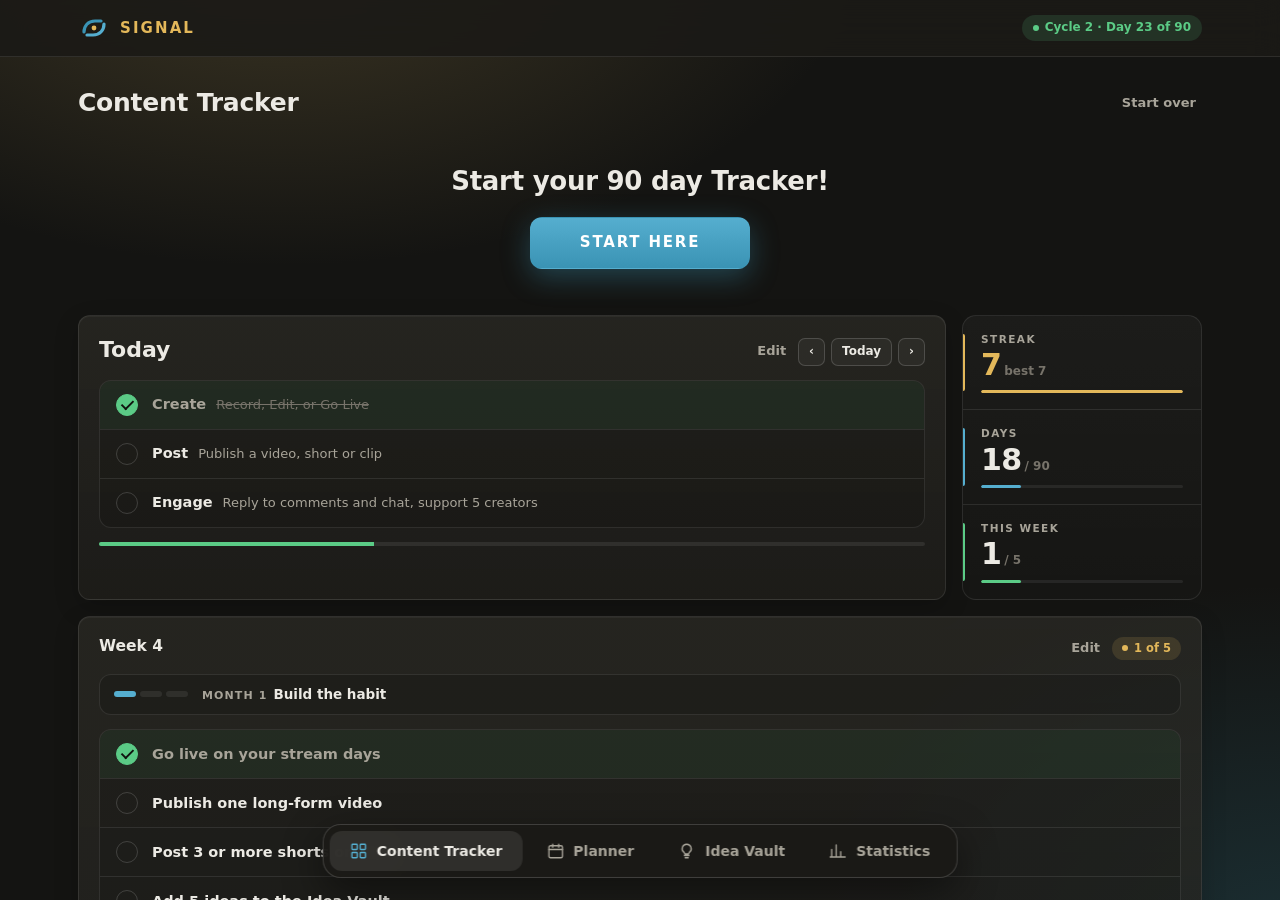
==== html/index.html @ 57472ef4 "SIGNAL Retronix 90d Content Tracker" ====
<!doctype html>
<!-- Signal — Copyright (C) 2026 Retronix. SPDX-License-Identifier: GPL-3.0-only. See LICENSE. -->
<html lang="en">
<head>
<meta charset="utf-8">
<meta name="viewport" content="width=device-width, initial-scale=1, viewport-fit=cover">
<title>Signal Tracker</title>
<meta name="theme-color" content="#1b1a17">
<meta name="mobile-web-app-capable" content="yes">
<meta name="apple-mobile-web-app-capable" content="yes">
<meta name="apple-mobile-web-app-status-bar-style" content="black-translucent">
<meta name="apple-mobile-web-app-title" content="Signal">
<meta name="format-detection" content="telephone=no">
<link rel="icon" type="image/svg+xml" href="../assets/logos/signal-mark.svg">
<link rel="icon" type="image/png" sizes="32x32" href="../assets/icons/icon-32.png">
<link rel="apple-touch-icon" href="../assets/icons/icon-180.png">
<link rel="stylesheet" href="../CSS/base.css">
<link rel="stylesheet" href="../CSS/mobile.css">
<link rel="stylesheet" href="../CSS/desktop.css" media="(min-width: 761px)">
</head>
<body>
<div class="app" id="app">
<div class="scroller" id="scroller">
  <header class="topbar">
    <div class="topin">
      <div class="brand"><img class="mark" src="../assets/logos/signal-mark.svg" alt=""><b>SIGNAL</b></div>
      <span class="status" id="topStatus">Day 1 of 90</span>
    </div>
  </header>

  <main>
    <!-- TRACKER -->
    <section class="page" id="p-track">
      <div class="phead">
        <h1>Content Tracker</h1>
        <span id="resetBox" class="acts"></span>
      </div>

      <div id="exBanner" class="go" hidden>
        <span id="exText">Start your 90 day Tracker!</span>
        <button class="btn blue begin" id="startFresh">START HERE</button>
      </div>

      <div class="card cyc" id="cycleCard" hidden>
        <h2 id="cycTitle">Cycle 1 complete</h2>
        <div class="cycstats" id="cycStats"></div>
        <label class="field"><span>Biggest win</span><textarea class="inp" id="cycWin" rows="2"></textarea></label>
        <label class="field"><span>Change next time</span><textarea class="inp" id="cycChange" rows="2"></textarea></label>
        <div class="acts end"><button class="btn blue" id="cycNext" type="button">Start Cycle 2</button></div>
      </div>

      <div class="toprow">
        <div class="card today2">
          <div class="thero">
            <h2 id="dayTitle">Today</h2>
            <div class="acts"><button class="link" id="editDaily" type="button">Edit</button><button class="btn sm" id="prevDay" aria-label="Previous day">‹</button><button class="btn sm" id="goToday">Today</button><button class="btn sm" id="nextDay" aria-label="Next day">›</button></div>
          </div>
          <div class="tks" id="dayRows"></div>
          <div class="bar"><i id="dayBar"></i></div>
        </div>
        <aside class="statcol" aria-label="Progress">
          <div class="srow2 s-streak"><span class="sk">Streak</span><b id="sStreak">0</b><div class="sbar"><i id="sStreakBar"></i></div></div>
          <div class="srow2 s-days"><span class="sk">Days</span><b id="sDays">0</b><div class="sbar"><i id="sBar"></i></div></div>
          <div class="srow2 s-week"><span class="sk">This week</span><b id="sWeek">0</b><div class="sbar"><i id="sWeekBar"></i></div></div>
        </aside>
      </div>

      <div class="card">
        <div class="chead"><h2 id="weekTitle">Week 1</h2><div class="acts"><button class="link" id="editWeekly" type="button">Edit</button><span class="pill" id="weekPill"></span></div></div>
        <div class="phase" id="phaseBar"></div>
        <div class="tks" id="weekList"></div>
        <div class="grow" id="growRow"></div>
        <div class="review" id="reviewBox" hidden>
          <h3 id="monthTitle">Month review</h3>
          <div class="rq" id="monthQs"></div>
          <div class="acts end"><button class="btn blue sm" id="monthDone" type="button">Mark reviewed</button></div>
        </div>
      </div>

      <div class="card">
        <h2>90 days</h2>
        <div class="heat" id="heat"></div>
      </div>

      <div class="card quiet" id="historyCard" hidden>
        <h2>Cycles</h2>
        <div class="hist" id="histList"></div>
      </div>

      <details class="card quiet" id="setupCard">
        <summary><h2 id="setupTitle">Get Started</h2><span class="pill" id="setupPill"></span></summary>
        <label class="setrow">Day 1 <input type="date" id="start" class="inp"></label>
        <ul class="ck" id="setupList"></ul>
      </details>
    </section>

    <!-- CONTENT PLANNER -->
    <section class="page" id="p-plan" hidden>
      <div class="phead">
        <h1>Content Planner</h1>
        <button class="btn blue" id="newItem">+ New</button>
      </div>

      <div class="card">
        <div class="pstats">
          <div class="ring"><svg viewBox="0 0 100 100" aria-hidden="true"><circle cx="50" cy="50" r="42" fill="none" stroke="rgba(255,255,255,.08)" stroke-width="10"/><circle id="ringArc" cx="50" cy="50" r="42" fill="none" stroke="var(--good)" stroke-width="10" stroke-linecap="round" stroke-dasharray="0 264" transform="rotate(-90 50 50)"/><text id="ringPct" x="50" y="56" text-anchor="middle" fill="#ECEAE4" font-size="20" font-weight="700">0%</text></svg>
            <b id="ringNum">0 of 0 posted</b></div>
          <div class="pbars" id="pbars"></div>
        </div>
      </div>

      <div class="ptools">
        <div class="acts"><button class="btn sm" id="wPrev" aria-label="Previous week">‹</button><button class="btn sm" id="wToday">This week</button><button class="btn sm" id="wNext" aria-label="Next week">›</button><span class="lbl" id="weekRange"></span></div>
        <select class="inp fsel" id="pfSel" aria-label="Filter by platform"></select>
      </div>
      <div class="daystrip" id="dayStrip" role="group" aria-label="Pick a day"></div>
      <div class="weekwrap"><div class="week" id="week"></div></div>
    </section>

    <!-- IDEA VAULT -->
    <section class="page" id="p-vault" hidden>
      <div class="phead">
        <h1>Idea Vault</h1>
        <button class="btn blue" id="addIdea" type="button">+ Add idea</button>
      </div>

      <div class="card vault">
        <div class="tools vtools">
          <div class="vseg" role="group" aria-label="View"><button id="vv-list" data-v="list">List</button><button id="vv-board" data-v="board">Board</button></div>
          <div class="vfilters">
            <div class="search"><svg viewBox="0 0 24 24"><circle cx="11" cy="11" r="7"/><path d="M20 20l-4-4"/></svg><input class="inp" id="vSearch" placeholder="Search" aria-label="Search ideas"></div>
            <select class="inp" id="fStage" aria-label="Filter by status"></select>
            <select class="inp" id="fType" aria-label="Filter by type"></select>
            <select class="inp" id="fPlat" aria-label="Filter by platform"></select>
            <button class="link" id="fClear" hidden>Clear</button>
          </div>
        </div>
        <div class="ilist" id="vList"></div>
        <div class="vboard" id="vBoard" hidden></div>
      </div>
    </section>

    <!-- STATISTICS -->
    <section class="page" id="p-stats" hidden>
      <div class="phead">
        <h1>Statistics</h1>
        <button class="btn blue" id="anLog" type="button">+ Log stats</button>
      </div>
      <div class="anbar">
        <div class="vseg" role="group" aria-label="Date range" id="anRange"><button data-r="7">7D</button><button data-r="30">30D</button><button data-r="90">90D</button><button data-r="cycle">Cycle</button></div>
        <div class="acts"><select class="inp fsel" id="anPlat" aria-label="Platform"></select><button class="link" id="anData" type="button">Data</button></div>
      </div>
      <div class="anempty card" id="anEmpty" hidden>
        <h2>No stats yet</h2>
        <div class="acts"><button class="btn blue" id="anLog2" type="button">+ Log stats</button><button class="btn" id="anPost2" type="button">Add post result</button><button class="link" id="anData2" type="button">Import</button></div>
      </div>
      <div id="anBody">
        <div class="kpis" id="anKpis"></div>
        <div class="card">
          <div class="chead"><h2>Followers</h2><div class="vseg" role="group" aria-label="Follower view"><button id="fgPct" data-fg="pct">% growth</button><button id="fgAbs" data-fg="abs">Total</button></div></div>
          <div class="chart" id="chFollow"></div>
          <div class="legend" id="lgFollow"></div>
        </div>
        <div class="sgrid">
          <div class="card"><h2>Views</h2><div class="chart" id="chViews"></div></div>
          <div class="card"><h2>Views by platform</h2><div class="hbars" id="chShare"></div></div>
        </div>
        <div class="card" id="liveCard">
          <div class="chead"><h2>Live viewers</h2><div class="lstats" id="liveStats"></div></div>
          <div class="chart" id="chLive"></div>
        </div>
        <div class="card">
          <div class="chead"><h2>Top content</h2><button class="link" id="anPost" type="button">+ Add result</button></div>
          <div class="tblwrap"><table class="antbl" id="topTbl"></table></div>
        </div>
        <div class="card">
          <div class="chead"><h2>Posts and views</h2><div class="lstats" id="conStats"></div></div>
          <div class="smrow"><span class="cap">Posts</span><div class="chart sm" id="chPosts"></div></div>
          <div class="smrow"><span class="cap">Views</span><div class="chart sm" id="chWkViews"></div></div>
        </div>
      </div>
    </section>
  </main>
</div>

<nav class="bnav" aria-label="Pages">
  <button data-tab="track" id="bn-track"><svg viewBox="0 0 24 24"><rect x="3" y="3" width="7" height="7" rx="1"/><rect x="14" y="3" width="7" height="7" rx="1"/><rect x="3" y="14" width="7" height="7" rx="1"/><rect x="14" y="14" width="7" height="7" rx="1"/></svg>Content Tracker</button>
  <button data-tab="plan" id="bn-plan"><svg viewBox="0 0 24 24"><rect x="3" y="5" width="18" height="16" rx="2"/><path d="M3 10h18M8 3v4M16 3v4"/></svg>Planner</button>
  <button data-tab="vault" id="bn-vault"><svg viewBox="0 0 24 24"><path d="M9 18h6M10 21h4M12 3a6 6 0 0 0-3.5 10.9c.6.5 1 1.2 1 2V16h5v-.1c0-.8.4-1.5 1-2A6 6 0 0 0 12 3z"/></svg>Idea Vault</button>
  <button data-tab="stats" id="bn-stats"><svg viewBox="0 0 24 24"><path d="M4 20V10M10 20V4M16 20v-7M22 20H2"/></svg>Statistics</button>
</nav>

<!-- Idea (new / edit) -->
<div class="modal" id="editModal" hidden>
  <div class="card" role="dialog" aria-modal="true" aria-labelledby="editTitle">
    <div class="chead"><h2 id="editTitle">Edit idea</h2><button class="link" id="editMultiBtn" type="button">Add several</button></div>
    <label class="field" id="editOneWrap"><span>Title</span><input class="inp" id="editText" autocomplete="off"></label>
    <label class="field" id="editDescWrap"><span>Description</span><textarea class="inp" id="editDesc" rows="3"></textarea></label>
    <label class="field" id="editMultiWrap" hidden><span>Ideas</span><textarea class="inp" id="editMulti" rows="6" placeholder="One per line"></textarea></label>
    <label class="field"><span>Status</span><select class="inp" id="editStatus"></select></label>
    <div class="field"><span class="flab">Type<button class="link" data-tags type="button">Edit tags</button></span><div class="tchips" id="editTypes"></div></div>
    <div class="field"><span>Platform</span><div class="tchips" id="editPlats"></div></div>
    <div class="field" id="editSchedWrap"><span>Schedule</span>
      <div class="sched2"><input class="inp" type="date" id="editDate" aria-label="Schedule for"><button class="btn" id="editSched" type="button">Schedule</button></div>
    </div>
    <div class="acts"><button class="link danger" id="editDel">Delete</button><span class="acts"><button class="link" id="editCancel">Cancel</button><button class="btn blue" id="editSave">Save</button></span></div>
  </div>
</div>

<!-- Planner item -->
<div class="modal wide" id="itemModal" hidden>
  <div class="card" role="dialog" aria-modal="true" aria-labelledby="itemTitle">
    <h2 id="itemTitle">New item</h2>
    <label class="field" id="fromVaultWrap"><span>From Idea Vault</span><select class="inp" id="fromVault"></select></label>
    <label class="field"><span>Title</span><input class="inp" id="itText" autocomplete="off"></label>
    <div class="field"><span class="flab">Type<button class="link" data-tags type="button">Edit tags</button></span><div class="tchips" id="itTypes"></div></div>
    <div class="field"><span>Platform</span><div class="tchips" id="itPlats"></div></div>
    <div class="frow">
      <label class="field"><span>Day</span><input class="inp" type="date" id="itDate"></label>
      <label class="field"><span id="itTimeLbl">Time</span><input class="inp" type="time" id="itTime"></label>
    </div>
    <label class="swrow"><button class="sw" id="itDone" role="switch" aria-checked="false" aria-label="Posted" type="button"></button><b id="itDoneLbl">Posted</b></label>
    <div class="acts"><span class="acts"><button class="link danger" id="itDel">Delete</button><button class="link" id="itBack">Back to vault</button></span><span class="acts"><button class="link" id="itCancel">Cancel</button><button class="btn blue" id="itSave">Save</button></span></div>
  </div>
</div>

<!-- Tags -->
<div class="modal wide" id="tagModal" hidden>
  <div class="card" role="dialog" aria-modal="true" aria-labelledby="tagTitle">
    <div class="chead"><h2 id="tagTitle">Tags</h2><button class="btn sm" id="tagClose">Done</button></div>
    <div class="subtabs" id="tagTabs"></div>
    <div class="tagsec" id="tagList"></div>
    <form class="tagadd" id="tagAdd"><input type="color" id="tagNewColor" value="#55AECF" aria-label="New tag color"><input class="inp" id="tagNewName" placeholder="New tag" required><button class="btn blue sm" type="submit">Add</button></form>
  </div>
</div>

<!-- Statistics entry -->
<div class="modal" id="anModal" hidden>
  <div class="card" role="dialog" aria-modal="true" aria-labelledby="anmTitle">
    <h2 id="anmTitle">Log stats</h2>
    <div id="anmBody"></div>
    <div class="acts end"><button class="link" id="anmCancel" type="button">Cancel</button><button class="btn blue" id="anmSave" type="button">Save</button></div>
  </div>
</div>

<div class="tip" id="tip" hidden></div>
<div class="toast" id="toast" role="status"></div>
</div>

<script src="../Javascript/app.js"></script>
</body>
</html>
---- CSS/base.css ----
/* Signal — Copyright (C) 2026 Retronix. SPDX-License-Identifier: GPL-3.0-only. See LICENSE. */
/* Signal — base styles shared by every screen size */

/* Base reset (standalone page) */
:root{padding-top:env(safe-area-inset-top,0px);padding-bottom:env(safe-area-inset-bottom,0px)}
[hidden]{display:none!important}
img{max-width:100%}

/* Tokens: dark glass surfaces, Blue Munsell accent, Sunset Gold brand. Single dark look by design. */
:root{
  color-scheme:dark;
  --bg:#141412; --side:#24231f; --glass:rgba(44,43,38,.72); --glass-2:rgba(30,29,26,.85); --inset:rgba(0,0,0,.32);
  --line:rgba(255,255,255,.09); --line-2:rgba(255,255,255,.16); --ink:#ECEAE4; --muted:#A8A499; --dim:#77736A;
  --munsell:#3A93B4; --munsell-hi:#55AECF; --munsell-soft:rgba(58,147,180,.18); --gold:#E3B85A; --good:#5BCB86; --good-soft:rgba(91,203,134,.14); --warn:#E3B85A; --warn-soft:rgba(227,184,90,.14);
  --discord:#5865F2; --kick:#53FC18; --twitch:#9146FF; --youtube:#FF2E2E; --tiktok:#2BE8E0; --x:#E9E9E9; --insta:#E1306C;
  --f-ui:"Trebuchet MS","Segoe UI",system-ui,-apple-system,sans-serif;
  --f-mono:ui-monospace,"Cascadia Mono",Consolas,Menlo,monospace;
}
*{box-sizing:border-box}
html,body{height:100%}
body{margin:0;background:var(--bg);color:var(--ink);font-family:var(--f-ui);font-size:14px;line-height:1.45;
  background-image:radial-gradient(900px 520px at 22% -8%,rgba(120,104,62,.42),transparent 65%),radial-gradient(800px 600px at 100% 105%,rgba(40,96,112,.35),transparent 60%);background-attachment:fixed}
button,input,select{font:inherit;color:inherit}
button{cursor:pointer}
:focus-visible{outline:2px solid var(--munsell-hi);outline-offset:2px}
h1,h2,h3{margin:0;text-wrap:balance}
html,body{height:100%;overflow:hidden}
.app{container:app/inline-size;position:relative;height:100%;overflow:hidden;font-size:15px}
.scroller{height:100%;overflow-y:auto;overflow-x:hidden;overscroll-behavior:contain;-webkit-overflow-scrolling:touch;scrollbar-width:none}
.scroller::-webkit-scrollbar{width:0;height:0}
/* desktop: the phone app in a centered frame */
/* top bar: brand, page tabs, day status */
.topbar{position:sticky;top:0;z-index:15;background:rgba(27,26,23,.9);-webkit-backdrop-filter:blur(14px);backdrop-filter:blur(14px);border-bottom:1px solid var(--line)}
body::before{content:"";position:fixed;inset:0 0 auto;height:env(safe-area-inset-top,0px);z-index:16;background:#1b1a17}
.topin{max-width:1180px;margin:0 auto;display:flex;align-items:center;gap:20px;padding-left:max(28px,env(safe-area-inset-left,0px));padding-right:max(28px,env(safe-area-inset-right,0px));padding-block:12px}
.topin .brand{padding:0;flex:none}
.topin .status{margin-left:auto}
.mrow .cap{white-space:nowrap}

.brand{display:flex;gap:10px;align-items:center;padding:4px 10px 16px}
.mark{width:32px;height:32px;flex:none}
.brand b{display:block;color:var(--gold);font-weight:700;letter-spacing:.14em;font-size:16px;line-height:1.1}
.brand small{color:var(--muted);font-size:11px}
.nav{display:flex;flex-direction:column;gap:2px;flex:1;overflow-y:auto}

/* main */
main{min-width:0;max-width:1180px;margin:0 auto;padding-left:max(28px,env(safe-area-inset-left,0px));padding-right:max(28px,env(safe-area-inset-right,0px));padding-block:28px 64px}
.page{display:flex;flex-direction:column;gap:16px}
.phead{display:flex;justify-content:space-between;gap:12px;align-items:flex-start;flex-wrap:wrap}
.phead h1{font-size:25px;font-weight:700;letter-spacing:-.01em}
.phead p{margin:4px 0 0;color:var(--muted);font-size:13.5px}
.status{display:inline-flex;align-items:center;gap:6px;background:var(--good-soft);color:var(--good);border-radius:99px;padding:4px 11px;font-size:12px;font-weight:600;white-space:nowrap}
.status::before,.pill::before{content:"";width:6px;height:6px;border-radius:50%;background:currentColor}
.card{background:linear-gradient(180deg,var(--glass),var(--glass-2));border:1px solid var(--line);border-radius:12px;padding:18px 20px;display:flex;flex-direction:column;gap:12px;min-width:0;box-shadow:0 1px 0 rgba(255,255,255,.04) inset,0 8px 24px rgba(0,0,0,.18)}
.card h2{font-size:15.5px;font-weight:700}
.sub{margin:2px 0 0;color:var(--muted);font-size:12.5px}
.chead{display:flex;justify-content:space-between;align-items:flex-start;gap:10px;flex-wrap:wrap}
.lbl{color:var(--muted);font-size:11.5px}
.cap{font-size:11px;font-weight:700;letter-spacing:.08em;text-transform:uppercase;color:var(--muted)}
.pill{display:inline-flex;align-items:center;gap:6px;border-radius:99px;padding:3px 10px;font-size:11.5px;font-weight:600;white-space:nowrap;background:rgba(255,255,255,.06);color:var(--muted);border:0}
.pill.good{background:var(--good-soft);color:var(--good)}
.pill.warn{background:var(--warn-soft);color:var(--warn)}
.pill.blue{background:var(--munsell-soft);color:var(--munsell-hi)}
.pill.plain::before{display:none}
button.pill{cursor:pointer}

.btn{border:1px solid var(--line-2);background:rgba(255,255,255,.04);border-radius:7px;padding:7px 14px;font-weight:600;font-size:13px}
.btn:hover{background:rgba(255,255,255,.08)}
.btn.blue{background:linear-gradient(180deg,var(--munsell-hi),var(--munsell));border-color:transparent;color:#fff;box-shadow:0 2px 10px rgba(58,147,180,.3)}
.btn.sm{padding:4px 10px;font-size:12px}
.btn.wide{width:100%}
.link{border:0;background:none;color:var(--muted);font-weight:600;font-size:13px;padding:4px 6px;border-radius:5px}
.link:hover{color:var(--ink)}
.inp{background:var(--inset);border:1px solid var(--line-2);border-radius:7px;padding:7px 10px;min-width:0;color:var(--ink)}
.acts{display:flex;align-items:center;gap:6px;flex-wrap:wrap}

/* tab bar */



.subtabs{display:flex;gap:2px;overflow-x:auto}
.subtabs button{border:1px solid transparent;border-bottom:0;background:none;padding:9px 18px;border-radius:10px 10px 0 0;color:var(--muted);font-weight:700;font-size:14px;white-space:nowrap;margin-bottom:-1px;position:relative;z-index:1}
.subtabs button[aria-pressed="true"]{background:var(--glass);border-color:var(--line);color:var(--ink)}
.count{display:inline-grid;place-content:center;min-width:20px;height:18px;padding:0 6px;margin-left:8px;border-radius:99px;background:rgba(255,255,255,.1);font-size:11px}


/* switch */
.sw{flex:none;width:38px;height:22px;border-radius:99px;border:0;padding:0;background:rgba(255,255,255,.12);position:relative;transition:background .15s}
.sw::after{content:"";position:absolute;top:3px;left:3px;width:16px;height:16px;border-radius:50%;background:#d9d6cf;transition:transform .15s}
.sw[aria-checked="true"]{background:var(--munsell)}
.sw[aria-checked="true"]::after{transform:translateX(16px);background:#fff}

/* stats */
.stats{display:grid;grid-template-columns:repeat(5,minmax(0,1fr));gap:12px 20px}



.bar{height:5px;border-radius:99px;background:rgba(255,255,255,.08);overflow:hidden}
.bar i{display:block;height:100%;background:var(--munsell)}

.rows{display:flex;flex-direction:column}
.row{display:grid;grid-template-columns:auto minmax(0,1fr) auto;gap:14px;align-items:center;padding:12px 2px;border-top:1px solid var(--line)}
.row:first-child{border-top:0}
.row .t b{display:block;font-weight:700;font-size:14px}
.row .t span{color:var(--muted);font-size:12.5px}



/* 90 grid */
.heat{display:flex;flex-direction:column;gap:8px}
.mrow{display:grid;grid-template-columns:70px minmax(0,1fr);gap:10px;align-items:center}
.cells{display:grid;grid-template-columns:repeat(30,minmax(0,1fr));gap:4px}
.d{aspect-ratio:1;max-width:100%;border:1px solid var(--line);border-radius:5px;background:rgba(255,255,255,.03);padding:0;font-family:var(--f-mono);font-size:9px;color:transparent}
.d.l1{background:rgba(58,147,180,.28);border-color:transparent}.d.l2{background:rgba(58,147,180,.55);border-color:transparent}.d.l3{background:var(--munsell-hi);border-color:transparent}
.d.fut{border-style:dashed;background:transparent}
.d.now{box-shadow:0 0 0 2px var(--gold)}
.d.sel{outline:2px solid var(--ink);outline-offset:1px}
.d:hover{color:var(--ink)}
.key{display:flex;gap:6px;align-items:center;flex-wrap:wrap;color:var(--muted);font-size:11.5px}
.key i{width:11px;height:11px;border-radius:3px;display:inline-block}


.wk{border:1px solid var(--line);border-radius:10px;padding:14px;display:flex;flex-direction:column;gap:8px;background:rgba(0,0,0,.14)}
.wk.done{border-color:rgba(91,203,134,.45)}
.wk h3{font-size:14px}
ul.ck{list-style:none;margin:0;padding:0;display:flex;flex-direction:column;gap:7px}
.ck label{display:flex;gap:9px;align-items:flex-start;cursor:pointer;font-size:13px}
.ck input{appearance:none;flex:none;width:16px;height:16px;border-radius:3px;margin:1px 0 0;background:rgba(255,255,255,.08);border:1px solid var(--line-2);display:grid;place-content:center;cursor:pointer}
.ck input:checked{background:var(--munsell);border-color:var(--munsell)}
.ck input:checked::after{content:"";width:4px;height:8px;border:solid #fff;border-width:0 2px 2px 0;transform:rotate(45deg) translate(-1px,-1px)}
details.card>summary{cursor:pointer;list-style:none;display:flex;justify-content:space-between;align-items:center;gap:10px}
details.card>summary::-webkit-details-marker{display:none}
details.card>summary h2::after{content:" ›";color:var(--dim)}
details.card[open]>summary h2::after{content:" ⌄"}

/* platform badge */
.pl{display:inline-grid;place-content:center;width:26px;height:26px;border-radius:7px;font-size:12px;font-weight:800;color:#121212;flex:none}
.pl.sm{width:18px;height:18px;border-radius:4px;font-size:10px}
.ex{font-size:10.5px;font-weight:700;color:var(--gold);letter-spacing:.06em;text-transform:uppercase}

/* content planner: timed-messages style list */



















.empty{border:1px dashed var(--line-2);border-radius:9px;padding:18px;text-align:center;color:var(--muted);font-size:13.5px}

/* idea vault: capture + list */
.tchips{display:flex;gap:6px;flex-wrap:wrap}
.tchip{display:inline-flex;align-items:center;gap:7px;border:1px solid var(--line-2);background:rgba(255,255,255,.03);border-radius:99px;padding:5px 12px;font-size:12.5px;font-weight:600;color:var(--muted)}
.tchip i{width:8px;height:8px;border-radius:50%;background:var(--c)}
.tchip[aria-pressed="true"]{color:var(--ink);border-color:var(--c);background:color-mix(in srgb,var(--c) 16%,transparent)}
.tchip .n{font-weight:400;color:var(--dim)}




.tools{display:flex;gap:10px;align-items:center;flex-wrap:wrap;justify-content:space-between}
.search{position:relative;flex:1 1 240px;max-width:360px}
.search .inp{width:100%;padding-left:32px}
.search svg{position:absolute;left:10px;top:50%;width:14px;height:14px;transform:translateY(-50%);stroke:var(--dim);fill:none;stroke-width:2}
.ilist{display:flex;flex-direction:column}
.vrow{display:grid;grid-template-columns:minmax(0,1fr) auto;gap:14px;align-items:center;padding:13px 4px;border-top:1px solid var(--line);cursor:pointer}
.vrow:first-child{border-top:0}
.vrow:hover{background:rgba(255,255,255,.025)}
.vrow b{display:block;font-weight:700;font-size:14px;overflow-wrap:anywhere}
.vrow .meta{display:flex;gap:6px;flex-wrap:wrap;align-items:center;margin-top:6px;color:var(--dim);font-size:12px}
.ttag{display:inline-flex;align-items:center;gap:5px;font-size:11.5px;font-weight:600;padding:2px 8px;border-radius:5px;background:color-mix(in srgb,var(--c) 15%,transparent);color:color-mix(in srgb,var(--c) 75%,#fff)}
.vrow .end{display:flex;align-items:center;gap:4px;flex-wrap:wrap;justify-content:flex-end}
.vrow .end select{background:var(--inset);border:1px solid var(--line-2);border-radius:6px;padding:4px 6px;font-size:12px;color:var(--ink)}
.modal{position:fixed;inset:0;background:rgba(8,8,7,.7);-webkit-backdrop-filter:blur(4px);backdrop-filter:blur(4px);display:grid;place-items:center;padding:20px;z-index:20}
.modal .card{width:min(480px,100%)}
.modal .acts{justify-content:space-between}
.danger{color:#E56B6B}
.danger:hover{color:#FF8A8A}
/* content planner: week calendar */
.pstats{display:grid;grid-template-columns:auto minmax(0,1fr);gap:22px;align-items:center}
.ring{display:flex;align-items:center;gap:16px}
.ring svg{width:92px;height:92px;flex:none}
.ring b{display:block;font-size:24px;font-weight:700;font-variant-numeric:tabular-nums}
.pbars{display:flex;flex-direction:column;gap:8px;min-width:0}
.pbar{display:grid;grid-template-columns:110px minmax(0,1fr) 52px;gap:10px;align-items:center;font-size:12.5px}
.pbar span:first-child{display:flex;align-items:center;gap:8px;color:var(--muted);min-width:0;overflow:hidden;white-space:nowrap;text-overflow:ellipsis}
.pbar .trk{height:8px;border-radius:99px;background:rgba(255,255,255,.07);overflow:hidden;position:relative}
.pbar .trk i{position:absolute;inset:0 auto 0 0;border-radius:99px}
.pbar .trk i.all{opacity:.35}
.pbar em{font-style:normal;text-align:right;color:var(--muted);font-variant-numeric:tabular-nums}
.ptools{display:flex;justify-content:space-between;align-items:center;gap:10px;flex-wrap:wrap}
.weekwrap{overflow-x:auto;margin:0 -4px;padding:0 4px 6px}
.week{display:grid;grid-template-columns:repeat(7,minmax(148px,1fr));gap:10px;min-width:1080px}
.wday{background:rgba(20,20,18,.45);border:1px solid var(--line);border-radius:12px;padding:10px;display:flex;flex-direction:column;gap:8px;min-height:260px;min-width:0}
.wday.is-today{border-color:var(--munsell);box-shadow:inset 0 2px 0 var(--munsell-hi)}
.wday.past{opacity:.82}
.whead{display:flex;justify-content:space-between;align-items:center;padding:2px 2px 6px;border-bottom:1px solid var(--line)}
.whead .cap{font-size:10.5px}
.whead b{font-size:20px;font-weight:700;line-height:1}
.is-today .whead b{color:var(--munsell-hi)}
.ev{position:relative;text-align:left;width:100%;border:1px solid var(--line);background:linear-gradient(180deg,var(--glass),var(--glass-2));border-radius:9px;padding:8px 9px 8px 12px;display:flex;flex-direction:column;gap:5px;cursor:pointer;color:var(--ink)}
.ev::before{content:"";position:absolute;left:0;top:8px;bottom:8px;width:3px;border-radius:0 3px 3px 0;background:var(--c,var(--muted))}
.ev:hover{border-color:var(--line-2)}
.ev .tm{padding-right:22px;display:flex;align-items:center;gap:5px;font-size:11px;font-weight:700;color:var(--gold);font-variant-numeric:tabular-nums}
.ev .tm svg{width:11px;height:11px;stroke:currentColor;fill:none;stroke-width:2.2}
.ev .ti{font-weight:700;font-size:13px;line-height:1.3;overflow-wrap:anywhere;padding-right:20px}
.ev .tg{display:flex;flex-wrap:wrap;gap:4px;align-items:center}
.ev .tick{position:absolute;top:7px;right:7px;width:18px;height:18px;border-radius:50%;border:1.5px solid var(--line-2);background:transparent;display:grid;place-content:center;padding:0}
.ev.done{background:rgba(91,203,134,.12);border-color:rgba(91,203,134,.4)}
.ev.done .ti{color:var(--muted)}
.ev.done .tick{background:var(--good);border-color:var(--good)}
.ev.done .tick::after{content:"";width:4px;height:8px;border:solid #10140f;border-width:0 2px 2px 0;transform:rotate(45deg) translate(-1px,-1px)}
.dadd{border:1px dashed var(--line-2);background:transparent;border-radius:9px;padding:7px;color:var(--muted);font-weight:600;font-size:12.5px;margin-top:auto}
.dadd:hover{color:var(--ink);border-color:var(--munsell)}
.badge{display:inline-grid;place-content:center;min-width:18px;height:18px;padding:0 4px;border-radius:4px;font-size:10px;font-weight:800;color:#121212;background:var(--c)}
.note{color:var(--dim);font-size:12px}
.field{display:flex;flex-direction:column;gap:6px}
.field>span{color:var(--muted);font-size:12px;font-weight:600}
.frow{display:grid;grid-template-columns:1fr 1fr;gap:10px}
.modal .card{max-height:calc(100vh - 40px);overflow-y:auto;background:#22211d;box-shadow:0 24px 60px rgba(0,0,0,.55)}
.modal.wide .card{width:min(620px,100%)}
/* tag manager */
.tagsec{display:flex;flex-direction:column;gap:8px}
.tagrow{display:grid;grid-template-columns:34px minmax(0,1fr) auto auto;gap:8px;align-items:center}
.tagrow input[type=color],.tagadd input[type=color]{width:34px;height:32px;padding:2px;border:1px solid var(--line-2);border-radius:7px;background:var(--inset);cursor:pointer}
.tagrow .n{font-size:11.5px;color:var(--dim);white-space:nowrap}
.tagadd{display:grid;grid-template-columns:34px minmax(0,1fr) auto;gap:8px;align-items:center;padding-top:8px;border-top:1px dashed var(--line)}
/* idea list: title + tags on the left, status and actions on the right */
.vfilters{display:flex;gap:8px;align-items:center;flex:1 1 420px;justify-content:flex-end;flex-wrap:wrap}
.vfilters .search{flex:1 1 220px;max-width:300px}
.vfilters select.inp{padding:7px 10px;font-size:13px;max-width:160px}
.vrow{grid-template-columns:minmax(0,1fr) 150px 150px}
.vrow .meta{margin-top:5px}
.vrow .stcell{display:flex;justify-content:flex-start}
.vrow .end{justify-content:flex-end}
.sched2{display:flex;gap:8px;flex-wrap:wrap}
.sched2 .inp{flex:1 1 160px}
.vrow{grid-template-columns:minmax(0,1fr) 150px 60px}
/* idea vault: one panel, capture on top, ideas below */






.vtools{align-items:center}



#editModal .card>.acts{justify-content:flex-end}
#editModal #editDel{margin-right:auto}
#editDesc{width:100%;min-height:84px;resize:vertical;font:inherit;font-size:14px;line-height:1.45}
.vrow .desc{display:block;color:var(--muted);font-size:12.5px;margin-top:2px;overflow:hidden;text-overflow:ellipsis;white-space:nowrap;max-width:62ch}
/* compact filter dropdowns */
.fsel,.vfilters select.inp{appearance:none;-webkit-appearance:none;padding:6px 28px 6px 11px;font-size:13px;font-weight:600;border-radius:9px;max-width:170px;cursor:pointer;
  background-image:linear-gradient(45deg,transparent 50%,var(--muted) 50%),linear-gradient(135deg,var(--muted) 50%,transparent 50%);background-position:calc(100% - 14px) 52%,calc(100% - 10px) 52%;background-size:4px 4px;background-repeat:no-repeat}
.fsel.on,.vfilters select.inp.on{border-color:var(--munsell);color:var(--munsell-hi);background-color:var(--munsell-soft)}
.fsel option,.vfilters select option{background:#22211d;color:var(--ink)}
/* idea pipeline: status pill, list/board views */
.vseg{display:inline-flex;padding:3px;border:1px solid var(--line);border-radius:9px;background:rgba(20,20,18,.5)}
.vseg button{border:0;background:none;color:var(--muted);font-weight:600;font-size:12.5px;padding:5px 12px;border-radius:7px}
.vseg button[aria-pressed="true"]{background:rgba(255,255,255,.09);color:var(--ink)}
.stsel{appearance:none;-webkit-appearance:none;border:1px solid color-mix(in srgb,var(--c) 55%,transparent);background:color-mix(in srgb,var(--c) 16%,transparent);color:color-mix(in srgb,var(--c) 70%,#fff);
  border-radius:99px;padding:2px 22px 2px 9px;font-size:11.5px;font-weight:700;cursor:pointer;
  background-image:linear-gradient(45deg,transparent 50%,currentColor 50%),linear-gradient(135deg,currentColor 50%,transparent 50%);background-position:calc(100% - 11px) 52%,calc(100% - 7px) 52%;background-size:4px 4px;background-repeat:no-repeat}
.stsel option{background:#22211d;color:var(--ink)}
.stpill{display:inline-flex;align-items:center;gap:5px;border-radius:99px;padding:2px 9px;font-size:11.5px;font-weight:700;background:color-mix(in srgb,var(--c) 16%,transparent);color:color-mix(in srgb,var(--c) 70%,#fff)}
.stpill::before{content:"";width:6px;height:6px;border-radius:50%;background:var(--c)}
.vboard{display:grid;align-items:start;grid-auto-flow:column;grid-auto-columns:minmax(230px,1fr);gap:10px;overflow-x:auto;padding-bottom:8px;scroll-snap-type:x proximity}
.vcol{background:rgba(20,20,18,.45);border:1px solid var(--line);border-radius:12px;padding:10px;display:flex;flex-direction:column;gap:8px;min-height:240px;scroll-snap-align:start;transition:border-color .15s,background .15s}
.vcol.over{border-color:var(--munsell);background:rgba(58,147,180,.08)}
.vcol.lock{background:rgba(20,20,18,.25)}
.vhead{display:flex;justify-content:space-between;align-items:center;gap:8px;padding:2px 2px 6px;border-bottom:1px solid var(--line)}
.vhead b{display:flex;align-items:center;gap:7px;font-size:13px}
.vhead b i{width:8px;height:8px;border-radius:50%;background:var(--c)}
.vcard{border:1px solid var(--line);background:linear-gradient(180deg,var(--glass),var(--glass-2));border-radius:9px;padding:9px 10px;display:flex;flex-direction:column;gap:6px;cursor:grab;color:var(--ink);text-align:left;width:100%}
.vcard:hover{border-color:var(--line-2)}
.vcard.dragging{opacity:.4}
.vcard b{font-size:13px;line-height:1.3;overflow-wrap:anywhere}
.vcard .tg{display:flex;flex-wrap:wrap;gap:4px;align-items:center}
.vcard .when{font-size:11px;color:var(--gold);font-weight:700}
.vcard.pub{background:rgba(91,203,134,.1);border-color:rgba(91,203,134,.35)}
.vcard .kp{display:flex;gap:6px;align-items:center}
.vcard .kp select:not(.stsel){flex:1;min-width:0;background:var(--inset);border:1px solid var(--line-2);border-radius:6px;padding:4px 6px;font-size:12px;color:var(--ink)}

.toast{position:fixed;right:calc(24px + env(safe-area-inset-right,0px));bottom:calc(24px + env(safe-area-inset-bottom,0px));background:var(--side);border:1px solid var(--line-2);color:var(--ink);padding:10px 16px;border-radius:9px;font-size:13px;font-weight:600;opacity:0;pointer-events:none;transition:opacity .2s;box-shadow:0 10px 30px rgba(0,0,0,.4)}
.toast.show{opacity:1}

/* tracker: simplified */
.today2{display:flex;flex-direction:column;gap:14px}
.thero{display:flex;justify-content:space-between;align-items:flex-end;gap:12px;flex-wrap:wrap}
.thero h2{font-size:22px!important}
.thero .sub{margin-top:3px}
.prog{display:flex;align-items:center;gap:10px;color:var(--muted);font-size:12.5px}
.prog .bar{flex:1;height:6px}
.prog .bar i{background:var(--good)}
.tasks{display:flex;flex-direction:column;gap:8px}
.task{display:grid;grid-template-columns:auto minmax(0,1fr) auto;gap:14px;align-items:center;width:100%;text-align:left;border:1px solid var(--line);background:rgba(0,0,0,.16);border-radius:12px;padding:14px 16px;color:var(--ink)}
.task:hover{border-color:var(--line-2)}
.task .cb{width:26px;height:26px;border-radius:50%;border:2px solid var(--line-2);display:grid;place-content:center;flex:none}
.task b{display:block;font-size:15px;font-weight:700}
.task span.d2{color:var(--muted);font-size:13px}
.task .pill{justify-self:end}
.task[aria-pressed="true"]{background:rgba(91,203,134,.1);border-color:rgba(91,203,134,.4)}
.task[aria-pressed="true"] .cb{background:var(--good);border-color:var(--good)}
.task[aria-pressed="true"] .cb::after{content:"";width:6px;height:11px;border:solid #10140f;border-width:0 2.5px 2.5px 0;transform:rotate(45deg) translate(-1px,-1px)}
.task[aria-pressed="true"] span.d2{text-decoration:line-through;text-decoration-color:var(--dim)}





.review{border:1px solid rgba(227,184,90,.35);border-radius:10px;padding:14px;display:flex;flex-direction:column;gap:8px;background:rgba(227,184,90,.06)}
.review.done{border-color:rgba(91,203,134,.45);background:rgba(91,203,134,.06)}
details.card.quiet{background:rgba(20,20,18,.4);box-shadow:none}
.setrow{display:flex;justify-content:space-between;align-items:center;gap:10px;flex-wrap:wrap;padding:6px 0}
/* start banner: no panel, just a headline and one big button */
#exBanner{display:flex;flex-direction:column;align-items:center;text-align:center;gap:16px;padding:26px 0 30px}

#exText{font-size:15px;color:var(--muted)}
#exBanner.go #exText{font-size:26px;font-weight:700;color:var(--ink);letter-spacing:-.01em}
#exBanner .btn.begin{min-width:220px;padding:14px 34px;font-size:15px;font-weight:800;letter-spacing:.12em;border-radius:12px;box-shadow:0 8px 28px rgba(58,147,180,.38)}
#exBanner .btn.begin:hover{transform:translateY(-1px)}
/* top row: today on the left, slim stats column on the right */
.toprow{display:grid;grid-template-columns:minmax(0,1fr) 240px;gap:16px;align-items:stretch}
.statcol{display:flex;flex-direction:column;border:1px solid var(--line);border-radius:14px;background:linear-gradient(180deg,rgba(255,255,255,.035),rgba(255,255,255,.01));overflow:hidden}
.srow2{flex:1;display:grid;grid-template-columns:1fr auto;grid-template-rows:auto auto auto;align-content:center;column-gap:8px;row-gap:2px;padding:16px 18px;position:relative}
.srow2+.srow2{border-top:1px solid var(--line)}
.srow2::before{content:"";position:absolute;left:0;top:18px;bottom:18px;width:2px;border-radius:0 2px 2px 0;background:var(--c)}
.srow2 .sk{grid-column:1/-1;font-size:10.5px;font-weight:700;letter-spacing:.14em;text-transform:uppercase;color:var(--muted)}
.srow2 b{font-size:30px;font-weight:700;line-height:1.05;letter-spacing:-.02em;font-variant-numeric:tabular-nums;color:var(--ink)}
.srow2 b small{font-size:13px;font-weight:600;color:var(--dim);letter-spacing:0;margin-left:3px}
.srow2 .ss{align-self:end;justify-self:end;font-size:11.5px;color:var(--dim);padding-bottom:5px;white-space:nowrap}
.srow2 .sbar{grid-column:1/-1;height:3px;border-radius:99px;background:rgba(255,255,255,.07);overflow:hidden;margin-top:8px}
.srow2 .sbar i{display:block;height:100%;width:0;border-radius:99px;background:var(--c);transition:width .4s}
.s-streak{--c:var(--gold)}.s-streak b{color:var(--gold)}
.s-days{--c:var(--munsell-hi)}
.s-week{--c:var(--good)}
/* task rows (daily + weekly) */
.tks{display:flex;flex-direction:column;border:1px solid var(--line);border-radius:12px;overflow:hidden;background:rgba(0,0,0,.12)}
.tk{display:grid;grid-template-columns:auto minmax(0,1fr);gap:14px;align-items:center;width:100%;text-align:left;border:0;background:none;color:var(--ink);padding:13px 16px;transition:background .15s}
.tk+.tk{border-top:1px solid var(--line)}
.tk:hover{background:rgba(255,255,255,.03)}
.tk .cb{width:22px;height:22px;border-radius:50%;border:1.5px solid var(--line-2);display:grid;place-content:center;flex:none;transition:all .15s}
.tk .tx{display:flex;align-items:baseline;gap:10px;min-width:0;flex-wrap:wrap}
.tk .tx b{font-size:14.5px;font-weight:700}
.tk .tx span{color:var(--muted);font-size:13px;min-width:0}
.tk[aria-pressed="true"]{background:rgba(91,203,134,.07)}
.tk[aria-pressed="true"] .cb{background:var(--good);border-color:var(--good)}
.tk[aria-pressed="true"] .cb::after{content:"";width:5px;height:10px;border:solid #10140f;border-width:0 2.2px 2.2px 0;transform:rotate(45deg) translate(-1px,-1px)}
.tk[aria-pressed="true"] .tx b{color:var(--muted)}
.tk[aria-pressed="true"] .tx span{text-decoration:line-through;text-decoration-color:var(--dim);color:var(--dim)}
/* task editor */
.tke{display:grid;grid-template-columns:auto minmax(0,.8fr) minmax(0,1.6fr) auto;gap:8px;align-items:center;padding:10px 12px}
.tke+.tke{border-top:1px solid var(--line)}
.tke .inp{padding:7px 10px;font-size:13.5px}
.tke .mv{display:flex;flex-direction:column;gap:2px}
.tke .mv button{border:1px solid var(--line-2);background:rgba(255,255,255,.04);color:var(--muted);border-radius:5px;width:24px;height:17px;padding:0;font-size:10px;line-height:1}
.tke .mv button:disabled{opacity:.3}
.tkfoot{display:flex;justify-content:space-between;align-items:center;gap:8px;padding:10px 12px;border-top:1px solid var(--line);background:rgba(0,0,0,.12)}
/* cycles: phase bar, growth focus, reflections, cycle summary */
.phase{display:grid;grid-template-columns:auto minmax(0,1fr);gap:4px 14px;align-items:center;padding:12px 14px;border:1px solid var(--line);border-radius:12px;background:rgba(0,0,0,.14);margin-bottom:2px}
.phase .segs{grid-row:1/3;display:flex;gap:4px}
.phase .segs i{width:22px;height:6px;border-radius:99px;background:rgba(255,255,255,.08)}
.phase .segs i.on{background:var(--munsell-hi)}
.phase .segs i.past{background:rgba(85,174,207,.4)}
.phase b{font-size:13.5px}
.phase b small{color:var(--muted);font-weight:600;margin-right:6px;font-size:11px;letter-spacing:.1em;text-transform:uppercase}
.phase span{color:var(--muted);font-size:12.5px}
.grow{display:grid;grid-template-columns:minmax(0,1fr) auto;align-items:center;border:1px dashed rgba(227,184,90,.45);border-radius:12px;background:rgba(227,184,90,.05);overflow:hidden}
.grow .tk{background:none}
.grow .tk .tx b{color:var(--gold)}
.grow .tk[aria-pressed="true"] .cb{background:var(--gold);border-color:var(--gold)}
.grow .tk[aria-pressed="true"] .tx b{color:var(--gold);opacity:.7}
.grow .link{margin-right:10px;font-size:12.5px}
.rq{display:flex;flex-direction:column;gap:10px}
.rq label{display:flex;flex-direction:column;gap:5px;font-size:13px;color:var(--ink);font-weight:600}
.rq textarea,.cyc textarea{width:100%;min-height:58px;resize:vertical;font:inherit;font-size:14px;font-weight:400}
.cyc{border-color:rgba(91,203,134,.45);box-shadow:0 0 0 1px rgba(91,203,134,.12),0 8px 24px rgba(0,0,0,.18)}
.cyc .cap{color:var(--good)}
.cycstats{display:grid;grid-template-columns:repeat(4,minmax(0,1fr));gap:1px;background:var(--line);border:1px solid var(--line);border-radius:12px;overflow:hidden}
.cycstats div{background:rgba(20,20,18,.6);padding:12px 14px;display:flex;flex-direction:column;gap:2px}
.cycstats b{font-size:22px;font-variant-numeric:tabular-nums}
.cycstats .up{color:var(--good);font-size:11.5px;font-weight:700}
.cycstats .dn{color:var(--muted);font-size:11.5px}
.hist{display:flex;flex-direction:column}
.hrow{display:grid;grid-template-columns:110px minmax(0,1fr) 150px;gap:14px;align-items:center;padding:12px 2px;border-top:1px solid var(--line)}
.hrow:first-child{border-top:0}
.hrow .hn b{display:block;font-size:14px}
.hrow .hn span,.hrow .hw{color:var(--muted);font-size:12.5px}
.hrow .hw{overflow:hidden;text-overflow:ellipsis;white-space:nowrap}
.hrow .hb{display:flex;flex-direction:column;gap:4px;font-size:12px;color:var(--muted);text-align:right}
.hrow .hb .bar{height:4px}
.hrow .hb .bar i{background:var(--good)}
.hrow.now .hn b{color:var(--munsell-hi)}
/* statistics */
.anbar{display:flex;justify-content:space-between;align-items:center;gap:10px;flex-wrap:wrap}
.anbar .acts{gap:6px}
.kpis{display:grid;grid-template-columns:repeat(4,minmax(0,1fr));gap:12px}
.kpi{background:linear-gradient(180deg,var(--glass),var(--glass-2));border:1px solid var(--line);border-radius:12px;padding:14px 16px;display:flex;flex-direction:column;gap:3px;min-width:0}
.kpi .sk{font-size:10.5px;font-weight:700;letter-spacing:.14em;text-transform:uppercase;color:var(--muted)}
.kpi b{font-size:28px;font-weight:700;letter-spacing:-.02em;font-variant-numeric:tabular-nums;line-height:1.1}
.kpi .dl{font-size:12px;color:var(--dim);font-variant-numeric:tabular-nums}
.kpi .dl.up{color:var(--good)}
.kpi svg{width:100%;height:28px;margin-top:6px}
.sgrid{display:grid;grid-template-columns:minmax(0,1.5fr) minmax(0,1fr);gap:16px}
.chart{position:relative;min-height:60px}
.chart svg{display:block;width:100%;height:auto;overflow:visible}
.chart text{font-family:var(--f-ui);font-size:11px;fill:var(--muted)}
.chart .gl{stroke:rgba(255,255,255,.06);stroke-width:1}
.chart .ax{stroke:rgba(255,255,255,.14);stroke-width:1}
.chart .xh{stroke:rgba(255,255,255,.35);stroke-width:1;stroke-dasharray:3 3}
.chart .elbl{font-size:12px;font-weight:700;fill:var(--ink)}
.chart .elbl2{font-size:11px;fill:var(--muted)}
.chart.sm{min-height:40px}
.legend{display:flex;gap:14px;flex-wrap:wrap;font-size:12.5px;color:var(--muted)}
.legend span{display:inline-flex;align-items:center;gap:7px}
.legend i{width:14px;height:3px;border-radius:2px;background:var(--c)}
.hbars{display:flex;flex-direction:column;gap:12px}
.hb2{display:grid;grid-template-columns:110px minmax(0,1fr) 92px;gap:10px;align-items:center;font-size:13px}
.hb2 .nm{display:flex;align-items:center;gap:8px;color:var(--ink);min-width:0}
.hb2 .tr{height:8px;border-radius:99px;background:rgba(255,255,255,.06);overflow:hidden}
.hb2 .tr i{display:block;height:100%;border-radius:99px;background:var(--c)}
.hb2 em{font-style:normal;text-align:right;color:var(--muted);font-variant-numeric:tabular-nums;font-size:12.5px}
.lstats{display:flex;gap:18px;flex-wrap:wrap}
.lstats div{display:flex;flex-direction:column;align-items:flex-end}
.lstats b{font-size:18px;font-variant-numeric:tabular-nums}
.lstats span{font-size:11px;color:var(--muted)}
.tblwrap{overflow-x:auto;margin:0 -4px}
.antbl{width:100%;border-collapse:collapse;font-size:13.5px;min-width:620px}
.antbl th{text-align:left;font-size:11px;font-weight:700;letter-spacing:.08em;text-transform:uppercase;color:var(--muted);padding:8px 10px;border-bottom:1px solid var(--line);white-space:nowrap;cursor:pointer;user-select:none}
.antbl th.num,.antbl td.num{text-align:right;font-variant-numeric:tabular-nums}
.antbl th.on{color:var(--munsell-hi)}
.antbl td{padding:11px 10px;border-bottom:1px solid var(--line);vertical-align:middle}
.antbl tr:last-child td{border-bottom:0}
.antbl td .tt{display:flex;align-items:center;gap:9px;font-weight:600;min-width:0}
.antbl td .tt span{overflow:hidden;text-overflow:ellipsis;white-space:nowrap;max-width:280px}
.antbl td.dim{color:var(--muted);white-space:nowrap}
.antbl .x{border:0;background:none;color:var(--dim);cursor:pointer;font-size:13px}
.antbl .x:hover{color:var(--ink)}
.smrow{display:grid;grid-template-columns:56px minmax(0,1fr);gap:10px;align-items:center}
.anempty{align-items:center;text-align:center;padding:36px 20px}
.anempty .sub{max-width:52ch}
.tip{position:fixed;z-index:40;pointer-events:none;background:#22211d;border:1px solid var(--line-2);border-radius:9px;padding:8px 10px;font-size:12.5px;color:var(--ink);box-shadow:0 10px 30px rgba(0,0,0,.45);min-width:120px}
.tip .th{font-size:11px;color:var(--muted);margin-bottom:4px}
.tip .tr2{display:flex;align-items:center;gap:8px;justify-content:space-between}
.tip .tr2 span{display:flex;align-items:center;gap:6px;color:var(--muted)}
.tip .tr2 i{width:8px;height:8px;border-radius:50%;background:var(--c)}
.tip .tr2 b{font-variant-numeric:tabular-nums}
.anform{display:grid;grid-template-columns:repeat(2,minmax(0,1fr));gap:10px}
.anform .field,.anform .inp{min-width:0;width:100%;box-sizing:border-box}
.anform .full{grid-column:1/-1}
.anform textarea{width:100%;min-height:150px;font-family:var(--f-mono);font-size:12px}
/* get started (setup week) */
#setupCard.first{background:linear-gradient(180deg,var(--glass),var(--glass-2));border-color:rgba(85,174,207,.45);box-shadow:0 0 0 1px rgba(85,174,207,.15),0 8px 24px rgba(0,0,0,.18)}
#setupCard.first summary h2::after{display:none}
#setupCard .ck label{font-size:14px;padding:3px 0}
#setupCard .prog .bar i{background:var(--munsell-hi)}
#resetBox .link{font-size:13px}
/* touch + app feel */
button,.ev,.vrow,.tchip{touch-action:manipulation;-webkit-tap-highlight-color:transparent}
.bnav,.daystrip{display:none}
.fab{display:grid;position:fixed;right:max(18px,env(safe-area-inset-right,0px));bottom:calc(80px + env(safe-area-inset-bottom,0px));z-index:14;width:56px;height:56px;border-radius:18px;border:0;
  place-content:center;background:linear-gradient(180deg,var(--munsell-hi),var(--munsell));color:#fff;font-size:28px;line-height:1;box-shadow:0 8px 24px rgba(58,147,180,.45)}
.fab[hidden]{display:none!important}
@keyframes sheet{from{transform:translateY(40px);opacity:.6}to{transform:none;opacity:1}}
@media (prefers-reduced-motion:reduce){*{transition:none!important}}


/* statistics spacing */
#anBody{display:flex;flex-direction:column;gap:16px}
#anBody[hidden]{display:none}
.antbl.cmp{min-width:0}
.antbl.cmp td .tt span{max-width:none;white-space:normal}
.antbl .tsub{display:block;color:var(--dim);font-size:11.5px;margin:3px 0 0 27px}
/* simplified layout helpers */
.phead{align-items:center}
.phead h1{margin:0}
.acts.end{justify-content:flex-end}
.brand b{font-size:15px}
#exBanner{display:flex;flex-direction:column;align-items:center;text-align:center;gap:16px;padding:26px 0 30px}
#exBanner #exText{font-size:26px;font-weight:700;color:var(--ink);letter-spacing:-.01em}
.today2>.bar{height:4px}
.today2>.bar i{background:var(--good)}
.card>h2{margin:0}
.phase{grid-template-columns:auto minmax(0,1fr);padding:10px 14px}
.phase .segs{grid-row:auto}
.setrow{display:flex;gap:10px;align-items:center;font-size:13px;color:var(--muted)}
.setrow .inp{padding:5px 8px}
.flab{display:flex;justify-content:space-between;align-items:center}
.flab .link{font-size:12px;padding:0 2px;min-height:0}
.swrow{display:flex;align-items:center;gap:12px;cursor:pointer;padding:4px 0}
.none{color:var(--dim);padding:18px 0;margin:0;font-size:13px}
.anempty .acts{justify-content:center;flex-wrap:wrap}
.srow2 b small{font-size:12px}
#editModal .card>.chead{align-items:center}
---- CSS/mobile.css ----
/* Signal — Copyright (C) 2026 Retronix. SPDX-License-Identifier: GPL-3.0-only. See LICENSE. */
/* Signal — small screens (phones and narrow windows)
   Uses the app frame width, so it works the same in any browser size. */

/* component tweaks as the screen narrows */
@container app (max-width:900px){.stats{grid-template-columns:repeat(3,minmax(0,1fr))}}
@container app (max-width:520px){.stats{grid-template-columns:repeat(2,minmax(0,1fr))}}

@container app (max-width:760px){.cells{grid-template-columns:repeat(15,minmax(0,1fr))}}





@container app (max-width:640px){.vrow{grid-template-columns:minmax(0,1fr)}.vrow .end{justify-content:flex-start}}
@container app (max-width:640px){.pstats{grid-template-columns:minmax(0,1fr)}}
@container app (max-width:640px){.week{grid-template-columns:minmax(0,1fr);min-width:0}}
@container app (max-width:640px){.wday{min-height:0}}


/* phone app layout: bottom tabs, day strip, sheets, + button */
@container app (max-width:760px){
  .topin{gap:10px;padding-left:max(16px,env(safe-area-inset-left,0px));padding-right:max(16px,env(safe-area-inset-right,0px));padding-block:10px}
  .topin .brand small{display:none}
  .topin .status{display:inline-flex!important}
  .topbar .brand{padding:0}
  .topbar .mark{width:26px;height:26px}
  .topbar .brand b{font-size:14px}
  .bnav{display:grid;grid-template-columns:repeat(4,1fr);position:fixed;left:0;right:0;bottom:0;z-index:15;
    padding-left:max(8px,env(safe-area-inset-left,0px));padding-right:max(8px,env(safe-area-inset-right,0px));padding-top:6px;padding-bottom:calc(6px + env(safe-area-inset-bottom,0px));
    background:rgba(27,26,23,.94);-webkit-backdrop-filter:blur(14px);backdrop-filter:blur(14px);border-top:1px solid var(--line)}
  .bnav button{display:flex;flex-direction:column;align-items:center;gap:3px;border:0;background:none;color:var(--dim);font-size:11px;font-weight:600;padding:6px 4px;border-radius:10px;min-height:48px}
  .bnav button svg{width:22px;height:22px;stroke:currentColor;fill:none;stroke-width:1.8;stroke-linecap:round;stroke-linejoin:round}
  .bnav button[aria-current="page"]{color:var(--munsell-hi)}
  .bnav button[aria-current="page"] svg{filter:drop-shadow(0 0 6px rgba(85,174,207,.45))}
  main{padding-left:max(14px,env(safe-area-inset-left,0px));padding-right:max(14px,env(safe-area-inset-right,0px));padding-block:16px calc(92px + env(safe-area-inset-bottom,0px))}
  .phead h1{font-size:22px}
  .phead p{font-size:13px}
  .phead .status{display:none}
  main{max-width:none}
  .card{padding:15px 14px;border-radius:14px}
  .btn{min-height:40px;padding:8px 14px}
  .btn.sm{min-height:36px;padding:6px 12px;font-size:13px}
  .link{min-height:36px;padding:6px 8px}
  .inp,select.inp,textarea,input[type=date],input[type=time]{font-size:16px!important}
  .tchip{padding:8px 13px;font-size:13px}
  
  
  .subtabs button{padding:9px 14px;font-size:13.5px}
  .sw{width:46px;height:28px}
  .sw::after{width:22px;height:22px}
  .sw[aria-checked="true"]::after{transform:translateX(18px)}
  .cells{grid-template-columns:repeat(10,minmax(0,1fr));gap:5px}
  .d{font-size:10px;color:var(--dim)}
  .d.l3{color:#10140f}
  .mrow{grid-template-columns:minmax(0,1fr);gap:6px}
  .ck label{padding:4px 0;font-size:14px}
  .ck input{width:20px;height:20px}
  /* planner: day strip + one day at a time */
  .daystrip{display:grid;grid-template-columns:repeat(7,minmax(0,1fr));gap:4px;position:sticky;top:51px;z-index:5;
    background:rgba(20,20,18,.92);-webkit-backdrop-filter:blur(10px);backdrop-filter:blur(10px);border:1px solid var(--line);border-radius:12px;padding:5px}
  .daystrip button{border:0;background:none;border-radius:9px;padding:6px 0 7px;display:flex;flex-direction:column;align-items:center;gap:2px;color:var(--muted);min-height:54px}
  .daystrip button small{font-size:10.5px;font-weight:700;letter-spacing:.06em;text-transform:uppercase}
  .daystrip button b{font-size:17px;color:var(--ink)}
  .daystrip button i{width:5px;height:5px;border-radius:50%;background:transparent}
  .daystrip button i.has{background:var(--munsell-hi)}
  .daystrip button i.all{background:var(--good)}
  .daystrip button.today b{color:var(--munsell-hi)}
  .daystrip button[aria-pressed="true"]{background:var(--munsell);color:#fff}
  .daystrip button[aria-pressed="true"] b{color:#fff}
  .daystrip button[aria-pressed="true"] i.has,.daystrip button[aria-pressed="true"] i.all{background:#fff}
  .weekwrap{overflow:visible;margin:0;padding:0}
  .week{grid-template-columns:minmax(0,1fr);min-width:0}
  .wday{display:none;min-height:200px;padding:12px}
  .wday.sel{display:flex}
  .whead b{font-size:18px}
  .ev{padding:12px 12px 12px 15px;gap:7px}
  .ev .ti{font-size:15px;padding-right:34px}
  .ev .tm{font-size:12px}
  .ev .tick{width:28px;height:28px;top:10px;right:10px}
  .ev.done .tick::after{width:6px;height:11px}
  .dadd{padding:12px;font-size:14px}
  .pbar{grid-template-columns:96px minmax(0,1fr) 44px}
  .ring svg{width:78px;height:78px}
  .ptools{gap:8px}
  #newItem{display:none}
  .ptools>.acts:first-child .lbl{flex-basis:100%;margin:2px 0 0!important}
  .fab{display:grid}
  /* sheets */
  .modal{place-items:end stretch;padding:0}
  .modal .card,.modal.wide .card{width:100%;max-height:88%;border-radius:18px 18px 0 0;padding-bottom:calc(18px + env(safe-area-inset-bottom,0px));animation:sheet .22s ease-out}
  .modal .card::before{content:"";align-self:center;width:38px;height:4px;border-radius:99px;background:var(--line-2);margin:-6px 0 2px}
  .frow{grid-template-columns:1fr 1fr}
  .tagrow{grid-template-columns:40px minmax(0,1fr) auto}
  .tagrow .n{display:none}
  .tagrow input[type=color],.tagadd input[type=color]{width:40px;height:40px}
  .tagadd{grid-template-columns:40px minmax(0,1fr) auto}
  .toast{left:50%;right:auto;transform:translateX(-50%);bottom:calc(86px + env(safe-area-inset-bottom,0px));white-space:nowrap}
  .vrow{padding:14px 2px}
  .vrow .end{gap:2px}
  
  .search{max-width:none;flex-basis:100%}
}

/* idea board on phones: swipe between status columns */
@container app (max-width:760px){
  .vboard{grid-auto-columns:84%;scroll-snap-type:x mandatory;margin:0 -2px}
  .stsel{font-size:12.5px;padding:5px 24px 5px 11px}
}

/* idea list on phones */
@container app (max-width:760px){
  .vfilters{justify-content:stretch}
  .vfilters .search{max-width:none;flex-basis:100%}
  .vfilters select.inp{flex:1 1 0;max-width:none;min-width:0;padding-left:10px;font-size:14px!important}
  #fClear{flex-basis:100%;text-align:right;min-height:0;padding:0 4px;margin-top:-2px}
  .vrow{grid-template-columns:minmax(0,1fr) auto}
  .vrow>div:first-child{grid-column:1/-1}
  .vrow .end{justify-content:flex-end}
}

@container app (max-width:760px){
  .ptools .acts:last-child{width:100%}
  .fsel{flex:1;max-width:none;font-size:14px!important}
}

/* idea vault capture on phones */
@container app (max-width:760px){
  
  
  
  
  .vtools{gap:10px}
}

/* keep Start over at the top right on phones */
@container app (max-width:760px){
  #p-track .phead{flex-wrap:nowrap}
  #p-track .phead>div:first-child{min-width:0}
  #p-track .phead>.acts{flex:none;margin-top:2px}
}

/* idea vault header on phones */
@container app (max-width:760px){
  
  
  #editDesc{font-size:16px}
}

/* stats column becomes a slim 3-up strip on phones */
@container app (max-width:760px){
  .toprow{grid-template-columns:minmax(0,1fr);gap:12px}
  .statcol{flex-direction:row;order:-1}
  .srow2{padding:12px 12px 12px 14px;grid-template-columns:1fr}
  .srow2+.srow2{border-top:0;border-left:1px solid var(--line)}
  .srow2::before{top:12px;bottom:12px}
  .srow2 .sk{font-size:9.5px;letter-spacing:.1em}
  .srow2 b{font-size:22px}
  .srow2 .ss{justify-self:start;padding:0;font-size:11px}
}

/* task rows on phones */
@container app (max-width:760px){
  .tk{padding:14px 14px}
  .tk .tx{flex-direction:column;gap:2px}
  .tk .cb{width:26px;height:26px}
  .tke{grid-template-columns:auto minmax(0,1fr) auto;row-gap:6px}
  .tke .tkd{grid-column:2/3;grid-row:2}
  .tke .inp{font-size:16px!important}
  .thero .acts{flex-wrap:wrap;justify-content:flex-end}
}

/* phone: keep the task card headers on one line */
@container app (max-width:760px){
  .thero{flex-direction:column;align-items:stretch;gap:10px}
  .thero .acts{flex-wrap:nowrap;gap:6px;justify-content:flex-start}
  .thero #editDaily{margin-right:auto;padding-left:0}
  .thero .acts .btn.sm{min-height:34px;padding:4px 10px}
  #editDaily,#editWeekly{font-size:13px;padding:6px 4px}
}

/* cycles on phones */
@container app (max-width:760px){
  .cycstats{grid-template-columns:repeat(2,minmax(0,1fr))}
  .hrow{grid-template-columns:minmax(0,1fr) 110px}
  .hrow .hw{grid-column:1/-1;grid-row:2;white-space:normal}
  .rq textarea,.cyc textarea{font-size:16px}
}

/* statistics on phones */
@container app (max-width:760px){
  .kpis{grid-template-columns:repeat(2,minmax(0,1fr));gap:8px}
  .kpi{padding:12px}
  .kpi b{font-size:22px}
  .sgrid{grid-template-columns:minmax(0,1fr)}
  .anbar{flex-direction:column;align-items:stretch}
  .anbar .vseg{display:grid;grid-template-columns:repeat(4,1fr)}
  .anbar .acts{justify-content:space-between}
  .hb2{grid-template-columns:90px minmax(0,1fr) 78px}
  .lstats{gap:12px}
  .lstats div{align-items:flex-start}
  .anform{grid-template-columns:1fr}
  .bnav button{font-size:10px}
  .smrow{grid-template-columns:44px minmax(0,1fr)}
}
---- CSS/desktop.css ----
/* Signal — Copyright (C) 2026 Retronix. SPDX-License-Identifier: GPL-3.0-only. See LICENSE. */
/* Signal — desktop (wider than 760px) */

/* desktop: full-width pages with a floating bottom dock */
@media (min-width:761px){
  .app .fab{display:none}
  .bnav{display:flex;position:fixed;z-index:15;gap:4px;background:rgba(27,26,23,.94);-webkit-backdrop-filter:blur(14px);backdrop-filter:blur(14px);border:1px solid var(--line-2)}
  .bnav button{display:flex;align-items:center;gap:9px;border:0;background:none;color:var(--muted);font-weight:600;font-size:14px;padding:10px 20px;border-radius:12px}
  .bnav button svg{width:18px;height:18px;stroke:currentColor;fill:none;stroke-width:1.8;stroke-linecap:round;stroke-linejoin:round}
  .bnav button:hover{color:var(--ink);background:rgba(255,255,255,.05)}
  .bnav button[aria-current="page"]{color:var(--ink);background:rgba(255,255,255,.09)}
  .bnav button[aria-current="page"] svg{color:var(--munsell-hi)}
  .bnav{left:50%;bottom:22px;transform:translateX(-50%);padding:6px;border-radius:18px;box-shadow:0 14px 40px rgba(0,0,0,.45)}
  main{padding-bottom:120px}
}
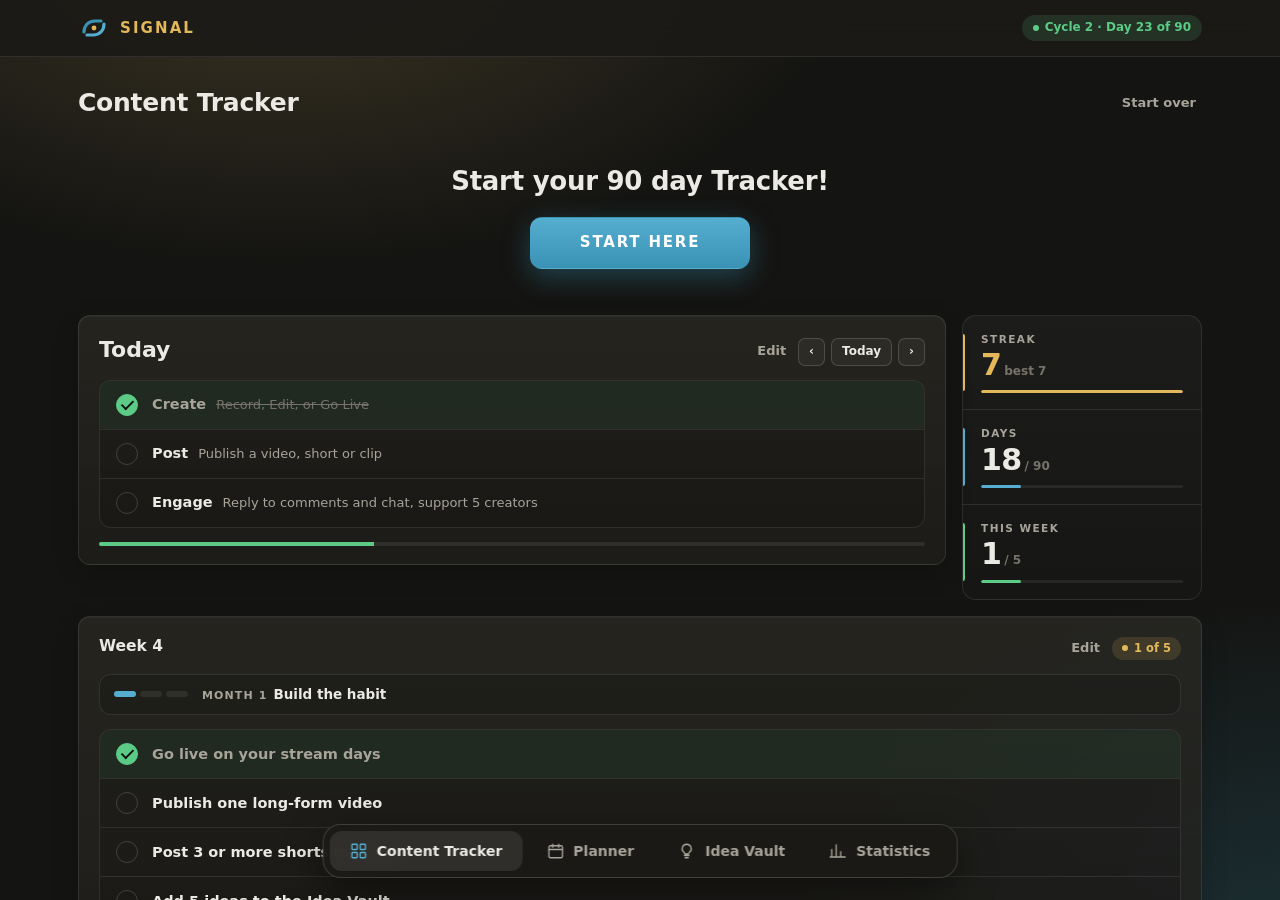
==== commit 05115012: "Repeating posts, cycle recap, one editor Planner posts can repeat on chosen days. Finished cycles ma" ====
--- a/html/index.html
+++ b/html/index.html
@@ -46,7 +46,7 @@
         <div class="cycstats" id="cycStats"></div>
         <label class="field"><span>Biggest win</span><textarea class="inp" id="cycWin" rows="2"></textarea></label>
         <label class="field"><span>Change next time</span><textarea class="inp" id="cycChange" rows="2"></textarea></label>
-        <div class="acts end"><button class="btn blue" id="cycNext" type="button">Start Cycle 2</button></div>
+        <div class="acts end"><button class="btn" id="cycRecap" type="button">Recap</button><button class="btn blue" id="cycNext" type="button">Start Cycle 2</button></div>
       </div>
 
       <div class="toprow">
@@ -70,27 +70,26 @@
         <div class="phase" id="phaseBar"></div>
         <div class="tks" id="weekList"></div>
         <div class="grow" id="growRow"></div>
+      </div>
+
+      <div class="card">
+        <h2>90 days</h2>
+        <div class="heat" id="heat"></div>
+      </div>
+
+      <details class="card quiet" id="cycleSec">
+        <summary><h2 id="cycSecTitle">Cycle 1</h2><span class="pill warn" id="cycSecPill" hidden></span></summary>
         <div class="review" id="reviewBox" hidden>
           <h3 id="monthTitle">Month review</h3>
           <div class="rq" id="monthQs"></div>
           <div class="acts end"><button class="btn blue sm" id="monthDone" type="button">Mark reviewed</button></div>
         </div>
-      </div>
-
-      <div class="card">
-        <h2>90 days</h2>
-        <div class="heat" id="heat"></div>
-      </div>
-
-      <div class="card quiet" id="historyCard" hidden>
-        <h2>Cycles</h2>
-        <div class="hist" id="histList"></div>
-      </div>
-
-      <details class="card quiet" id="setupCard">
-        <summary><h2 id="setupTitle">Get Started</h2><span class="pill" id="setupPill"></span></summary>
-        <label class="setrow">Day 1 <input type="date" id="start" class="inp"></label>
-        <ul class="ck" id="setupList"></ul>
+        <div class="csub">
+          <h3 id="setupTitle">Get Started</h3>
+          <label class="setrow">Day 1 <input type="date" id="start" class="inp"></label>
+          <ul class="ck" id="setupList"></ul>
+        </div>
+        <div class="csub hist" id="historyBox" hidden><h3>Cycles</h3><div id="histList"></div></div>
       </details>
     </section>
 
@@ -128,11 +127,16 @@
         <div class="tools vtools">
           <div class="vseg" role="group" aria-label="View"><button id="vv-list" data-v="list">List</button><button id="vv-board" data-v="board">Board</button></div>
           <div class="vfilters">
-            <div class="search"><svg viewBox="0 0 24 24"><circle cx="11" cy="11" r="7"/><path d="M20 20l-4-4"/></svg><input class="inp" id="vSearch" placeholder="Search" aria-label="Search ideas"></div>
-            <select class="inp" id="fStage" aria-label="Filter by status"></select>
-            <select class="inp" id="fType" aria-label="Filter by type"></select>
-            <select class="inp" id="fPlat" aria-label="Filter by platform"></select>
-            <button class="link" id="fClear" hidden>Clear</button>
+            <div class="search"><svg viewBox="0 0 24 24" aria-hidden="true"><circle cx="11" cy="11" r="7"/><path d="M20 20l-4-4"/></svg><input class="inp" id="vSearch" type="search" placeholder="Search" aria-label="Search ideas"></div>
+            <div class="fwrap">
+              <button class="btn fbtn" id="fBtn" type="button" aria-haspopup="true" aria-controls="fMenu">Filter</button>
+              <div class="fmenu" id="fMenu" hidden>
+                <label class="field" id="fStageWrap"><span>Status</span><select class="inp" id="fStage"></select></label>
+                <label class="field"><span>Type</span><select class="inp" id="fType"></select></label>
+                <label class="field"><span>Platform</span><select class="inp" id="fPlat"></select></label>
+                <button class="link" id="fClear" type="button" hidden>Clear filters</button>
+              </div>
+            </div>
           </div>
         </div>
         <div class="ilist" id="vList"></div>
@@ -155,29 +159,35 @@
         <div class="acts"><button class="btn blue" id="anLog2" type="button">+ Log stats</button><button class="btn" id="anPost2" type="button">Add post result</button><button class="link" id="anData2" type="button">Import</button></div>
       </div>
       <div id="anBody">
-        <div class="kpis" id="anKpis"></div>
+        <div class="kpis lead" id="anLead"></div>
         <div class="card">
           <div class="chead"><h2>Followers</h2><div class="vseg" role="group" aria-label="Follower view"><button id="fgPct" data-fg="pct">% growth</button><button id="fgAbs" data-fg="abs">Total</button></div></div>
           <div class="chart" id="chFollow"></div>
           <div class="legend" id="lgFollow"></div>
         </div>
-        <div class="sgrid">
-          <div class="card"><h2>Views</h2><div class="chart" id="chViews"></div></div>
-          <div class="card"><h2>Views by platform</h2><div class="hbars" id="chShare"></div></div>
-        </div>
-        <div class="card" id="liveCard">
-          <div class="chead"><h2>Live viewers</h2><div class="lstats" id="liveStats"></div></div>
-          <div class="chart" id="chLive"></div>
-        </div>
-        <div class="card">
-          <div class="chead"><h2>Top content</h2><button class="link" id="anPost" type="button">+ Add result</button></div>
-          <div class="tblwrap"><table class="antbl" id="topTbl"></table></div>
-        </div>
-        <div class="card">
-          <div class="chead"><h2>Posts and views</h2><div class="lstats" id="conStats"></div></div>
-          <div class="smrow"><span class="cap">Posts</span><div class="chart sm" id="chPosts"></div></div>
-          <div class="smrow"><span class="cap">Views</span><div class="chart sm" id="chWkViews"></div></div>
-        </div>
+        <details class="more" id="anMore">
+          <summary>More</summary>
+          <div class="morebody">
+            <div class="kpis" id="anKpis"></div>
+            <div class="sgrid">
+              <div class="card"><h2>Views</h2><div class="chart" id="chViews"></div></div>
+              <div class="card"><h2>Views by platform</h2><div class="hbars" id="chShare"></div></div>
+            </div>
+            <div class="card" id="liveCard">
+              <div class="chead"><h2>Live viewers</h2><div class="lstats" id="liveStats"></div></div>
+              <div class="chart" id="chLive"></div>
+            </div>
+            <div class="card">
+              <div class="chead"><h2>Top content</h2><button class="link" id="anPost" type="button">+ Add result</button></div>
+              <div class="tblwrap"><table class="antbl" id="topTbl"></table></div>
+            </div>
+            <div class="card">
+              <div class="chead"><h2>Posts and views</h2><div class="lstats" id="conStats"></div></div>
+              <div class="smrow"><span class="cap">Posts</span><div class="chart sm" id="chPosts"></div></div>
+              <div class="smrow"><span class="cap">Views</span><div class="chart sm" id="chWkViews"></div></div>
+            </div>
+          </div>
+        </details>
       </div>
     </section>
   </main>
@@ -190,37 +200,33 @@
   <button data-tab="stats" id="bn-stats"><svg viewBox="0 0 24 24"><path d="M4 20V10M10 20V4M16 20v-7M22 20H2"/></svg>Statistics</button>
 </nav>
 
-<!-- Idea (new / edit) -->
-<div class="modal" id="editModal" hidden>
-  <div class="card" role="dialog" aria-modal="true" aria-labelledby="editTitle">
-    <div class="chead"><h2 id="editTitle">Edit idea</h2><button class="link" id="editMultiBtn" type="button">Add several</button></div>
-    <label class="field" id="editOneWrap"><span>Title</span><input class="inp" id="editText" autocomplete="off"></label>
-    <label class="field" id="editDescWrap"><span>Description</span><textarea class="inp" id="editDesc" rows="3"></textarea></label>
-    <label class="field" id="editMultiWrap" hidden><span>Ideas</span><textarea class="inp" id="editMulti" rows="6" placeholder="One per line"></textarea></label>
-    <label class="field"><span>Status</span><select class="inp" id="editStatus"></select></label>
-    <div class="field"><span class="flab">Type<button class="link" data-tags type="button">Edit tags</button></span><div class="tchips" id="editTypes"></div></div>
-    <div class="field"><span>Platform</span><div class="tchips" id="editPlats"></div></div>
-    <div class="field" id="editSchedWrap"><span>Schedule</span>
-      <div class="sched2"><input class="inp" type="date" id="editDate" aria-label="Schedule for"><button class="btn" id="editSched" type="button">Schedule</button></div>
+<!-- Editor: ideas (no day) and planner posts (a day) -->
+<div class="modal" id="edModal" hidden>
+  <div class="card" role="dialog" aria-modal="true" aria-labelledby="edTitle">
+    <div class="chead"><h2 id="edTitle">New idea</h2><button class="link" id="edMultiBtn" type="button">Add several</button></div>
+    <label class="field" id="edFromWrap"><span>From Idea Vault</span><select class="inp" id="edFrom"></select></label>
+    <label class="field" id="edOneWrap"><span>Title</span><input class="inp" id="edText" autocomplete="off"></label>
+    <label class="field" id="edDescWrap"><span>Description</span><textarea class="inp" id="edDesc" rows="3"></textarea></label>
+    <label class="field" id="edMultiWrap" hidden><span>Titles</span><textarea class="inp" id="edMulti" rows="6" placeholder="One per line"></textarea></label>
+    <div class="field"><span class="flab">Type<button class="link" data-tags type="button">Edit tags</button></span><div class="tchips" id="edTypes"></div></div>
+    <div class="field"><span>Platform</span><div class="tchips" id="edPlats"></div></div>
+    <div class="frow">
+      <div class="field"><span class="flab"><label for="edDate" id="edDayLbl">Day</label><button class="link" id="edClear" type="button">Clear</button></span><input class="inp" type="date" id="edDate"></div>
+      <label class="field" id="edTimeWrap"><span id="edTimeLbl">Time</span><input class="inp" type="time" id="edTime"></label>
     </div>
-    <div class="acts"><button class="link danger" id="editDel">Delete</button><span class="acts"><button class="link" id="editCancel">Cancel</button><button class="btn blue" id="editSave">Save</button></span></div>
-  </div>
-</div>
-
-<!-- Planner item -->
-<div class="modal wide" id="itemModal" hidden>
-  <div class="card" role="dialog" aria-modal="true" aria-labelledby="itemTitle">
-    <h2 id="itemTitle">New item</h2>
-    <label class="field" id="fromVaultWrap"><span>From Idea Vault</span><select class="inp" id="fromVault"></select></label>
-    <label class="field"><span>Title</span><input class="inp" id="itText" autocomplete="off"></label>
-    <div class="field"><span class="flab">Type<button class="link" data-tags type="button">Edit tags</button></span><div class="tchips" id="itTypes"></div></div>
-    <div class="field"><span>Platform</span><div class="tchips" id="itPlats"></div></div>
-    <div class="frow">
-      <label class="field"><span>Day</span><input class="inp" type="date" id="itDate"></label>
-      <label class="field"><span id="itTimeLbl">Time</span><input class="inp" type="time" id="itTime"></label>
-    </div>
-    <label class="swrow"><button class="sw" id="itDone" role="switch" aria-checked="false" aria-label="Posted" type="button"></button><b id="itDoneLbl">Posted</b></label>
-    <div class="acts"><span class="acts"><button class="link danger" id="itDel">Delete</button><button class="link" id="itBack">Back to vault</button></span><span class="acts"><button class="link" id="itCancel">Cancel</button><button class="btn blue" id="itSave">Save</button></span></div>
+    <label class="field" id="edStatusWrap"><span>Status</span><select class="inp" id="edStatus"></select></label>
+    <div class="field" id="edRepWrap"><span class="flab">Repeat<button class="link" id="edEvery" type="button">Every day</button></span><div class="wdays" id="edDays" role="group" aria-label="Repeat on"></div></div>
+    <div class="swrow" id="edDoneWrap"><button class="sw" id="edDone" role="switch" aria-checked="false" aria-label="Posted" type="button"></button><b id="edDoneLbl">Posted</b></div>
+    <div class="acts"><span class="acts"><button class="link danger" id="edDel" type="button">Delete</button><button class="link" id="edSkip" type="button">Skip this day</button></span><span class="acts"><button class="link" id="edCancel" type="button">Cancel</button><button class="btn blue" id="edSave" type="button">Save</button></span></div>
+  </div>
+</div>
+
+<!-- Cycle recap image -->
+<div class="modal" id="recapModal" hidden>
+  <div class="card" role="dialog" aria-modal="true" aria-labelledby="recapTitle">
+    <div class="chead"><h2 id="recapTitle">Recap</h2><button class="link" id="recapClose" type="button">Close</button></div>
+    <img class="recap" id="recapImg" alt="">
+    <div class="acts end"><button class="btn blue" id="recapSave" type="button">Save image</button></div>
   </div>
 </div>
 
@@ -247,6 +253,11 @@
 <div class="toast" id="toast" role="status"></div>
 </div>
 
-<script src="../Javascript/app.js"></script>
+<script src="../Javascript/core.js"></script>
+<script src="../Javascript/tracker.js"></script>
+<script src="../Javascript/planner.js"></script>
+<script src="../Javascript/vault.js"></script>
+<script src="../Javascript/editor.js"></script>
+<script src="../Javascript/stats.js"></script>
 </body>
 </html>
--- a/CSS/base.css
+++ b/CSS/base.css
@@ -334,7 +334,7 @@
 #exBanner .btn.begin{min-width:220px;padding:14px 34px;font-size:15px;font-weight:800;letter-spacing:.12em;border-radius:12px;box-shadow:0 8px 28px rgba(58,147,180,.38)}
 #exBanner .btn.begin:hover{transform:translateY(-1px)}
 /* top row: today on the left, slim stats column on the right */
-.toprow{display:grid;grid-template-columns:minmax(0,1fr) 240px;gap:16px;align-items:stretch}
+.toprow{display:grid;grid-template-columns:minmax(0,1fr) 240px;gap:16px;align-items:start}
 .statcol{display:flex;flex-direction:column;border:1px solid var(--line);border-radius:14px;background:linear-gradient(180deg,rgba(255,255,255,.035),rgba(255,255,255,.01));overflow:hidden}
 .srow2{flex:1;display:grid;grid-template-columns:1fr auto;grid-template-rows:auto auto auto;align-content:center;column-gap:8px;row-gap:2px;padding:16px 18px;position:relative}
 .srow2+.srow2{border-top:1px solid var(--line)}
@@ -465,7 +465,7 @@
 .anform textarea{width:100%;min-height:150px;font-family:var(--f-mono);font-size:12px}
 /* get started (setup week) */
 #setupCard.first{background:linear-gradient(180deg,var(--glass),var(--glass-2));border-color:rgba(85,174,207,.45);box-shadow:0 0 0 1px rgba(85,174,207,.15),0 8px 24px rgba(0,0,0,.18)}
-#setupCard.first summary h2::after{display:none}
+#cycleSec.first summary h2::after{display:none}
 #setupCard .ck label{font-size:14px;padding:3px 0}
 #setupCard .prog .bar i{background:var(--munsell-hi)}
 #resetBox .link{font-size:13px}
@@ -476,7 +476,7 @@
   place-content:center;background:linear-gradient(180deg,var(--munsell-hi),var(--munsell));color:#fff;font-size:28px;line-height:1;box-shadow:0 8px 24px rgba(58,147,180,.45)}
 .fab[hidden]{display:none!important}
 @keyframes sheet{from{transform:translateY(40px);opacity:.6}to{transform:none;opacity:1}}
-@media (prefers-reduced-motion:reduce){*{transition:none!important}}
+@media (prefers-reduced-motion:reduce){*,*::before,*::after{transition:none!important;animation:none!important;scroll-behavior:auto!important}}
 
 
 /* statistics spacing */
@@ -506,3 +506,35 @@
 .anempty .acts{justify-content:center;flex-wrap:wrap}
 .srow2 b small{font-size:12px}
 #editModal .card>.chead{align-items:center}
+
+/* cycle section: review, setup, history in one fold */
+#cycleSec .csub{display:flex;flex-direction:column;gap:8px}
+#cycleSec h3{margin:0;font-size:13px;font-weight:700;color:var(--muted)}
+#cycleSec .csub+.csub,#cycleSec .review+.csub{border-top:1px solid var(--line);padding-top:12px}
+.hrow .hn .link{font-size:12px;padding:0 4px;margin-left:4px;color:var(--munsell-hi)}
+
+/* planner: repeating posts */
+.ev .rp{color:var(--munsell-hi);margin-right:5px;font-weight:700}
+.wdays{display:flex;gap:6px;flex-wrap:wrap}
+.wd{width:36px;height:36px;border-radius:50%;border:1px solid var(--line-2);background:rgba(255,255,255,.03);color:var(--muted);font-weight:700;font-size:13px}
+.wd[aria-pressed="true"]{background:var(--munsell-soft);border-color:var(--munsell);color:var(--munsell-hi)}
+.flab label{font:inherit;color:inherit}
+
+/* idea vault: one filter button */
+.fwrap{position:relative}
+.fbtn.on{border-color:var(--munsell);color:var(--munsell-hi);background:var(--munsell-soft)}
+.fmenu{position:absolute;right:0;top:calc(100% + 6px);z-index:30;width:240px;display:flex;flex-direction:column;gap:10px;padding:14px;border:1px solid var(--line-2);border-radius:12px;background:#22211d;box-shadow:0 16px 40px rgba(0,0,0,.45)}
+.fmenu select.inp{width:100%;max-width:none;flex:none}
+.fmenu .link{align-self:flex-start;padding-left:0}
+
+/* statistics: lead row + More */
+.kpis.lead{grid-template-columns:repeat(3,minmax(0,1fr))}
+.more>summary{list-style:none;cursor:pointer;display:inline-flex;align-items:center;gap:6px;padding:8px 14px;border:1px solid var(--line-2);border-radius:9px;color:var(--muted);font-weight:600;font-size:13px}
+.more>summary::-webkit-details-marker{display:none}
+.more>summary::after{content:"⌄";font-size:12px}
+.more[open]>summary{color:var(--ink);margin-bottom:16px}
+.more[open]>summary::after{content:"⌃"}
+.morebody{display:flex;flex-direction:column;gap:16px}
+
+/* recap */
+.recap{display:block;width:100%;max-width:420px;margin:0 auto;aspect-ratio:1080/1350;border-radius:12px;border:1px solid var(--line);background:var(--bg)}
--- a/CSS/mobile.css
+++ b/CSS/mobile.css
@@ -203,3 +203,12 @@
   .bnav button{font-size:10px}
   .smrow{grid-template-columns:44px minmax(0,1fr)}
 }
+@container app (max-width:760px){
+  .fwrap{flex:none}
+  .vfilters .search{flex:1 1 0;min-width:0}
+  .vfilters{flex-wrap:nowrap}
+  .kpis.lead{grid-template-columns:repeat(3,minmax(0,1fr));gap:8px}
+  .kpis.lead .kpi{padding:12px}
+  .kpis.lead .kpi b{font-size:22px}
+  .wd{width:38px;height:38px}
+}
